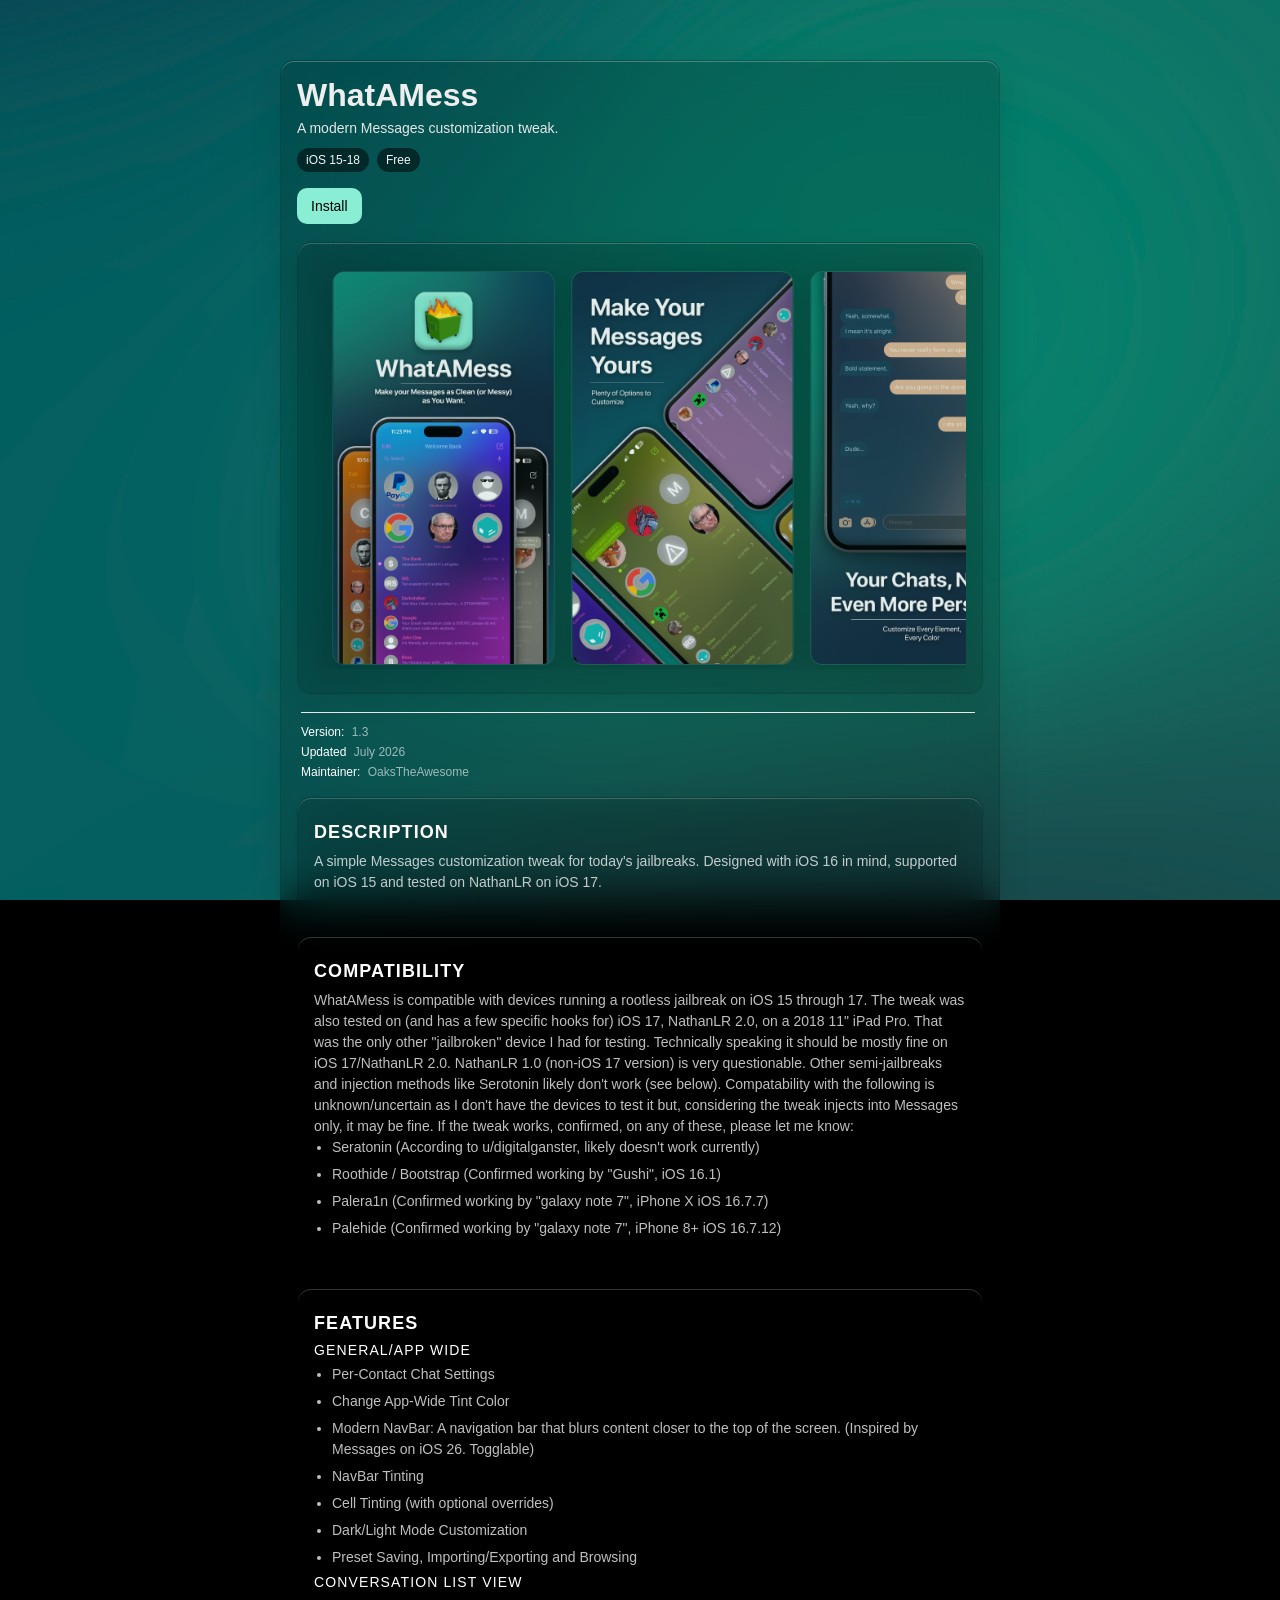
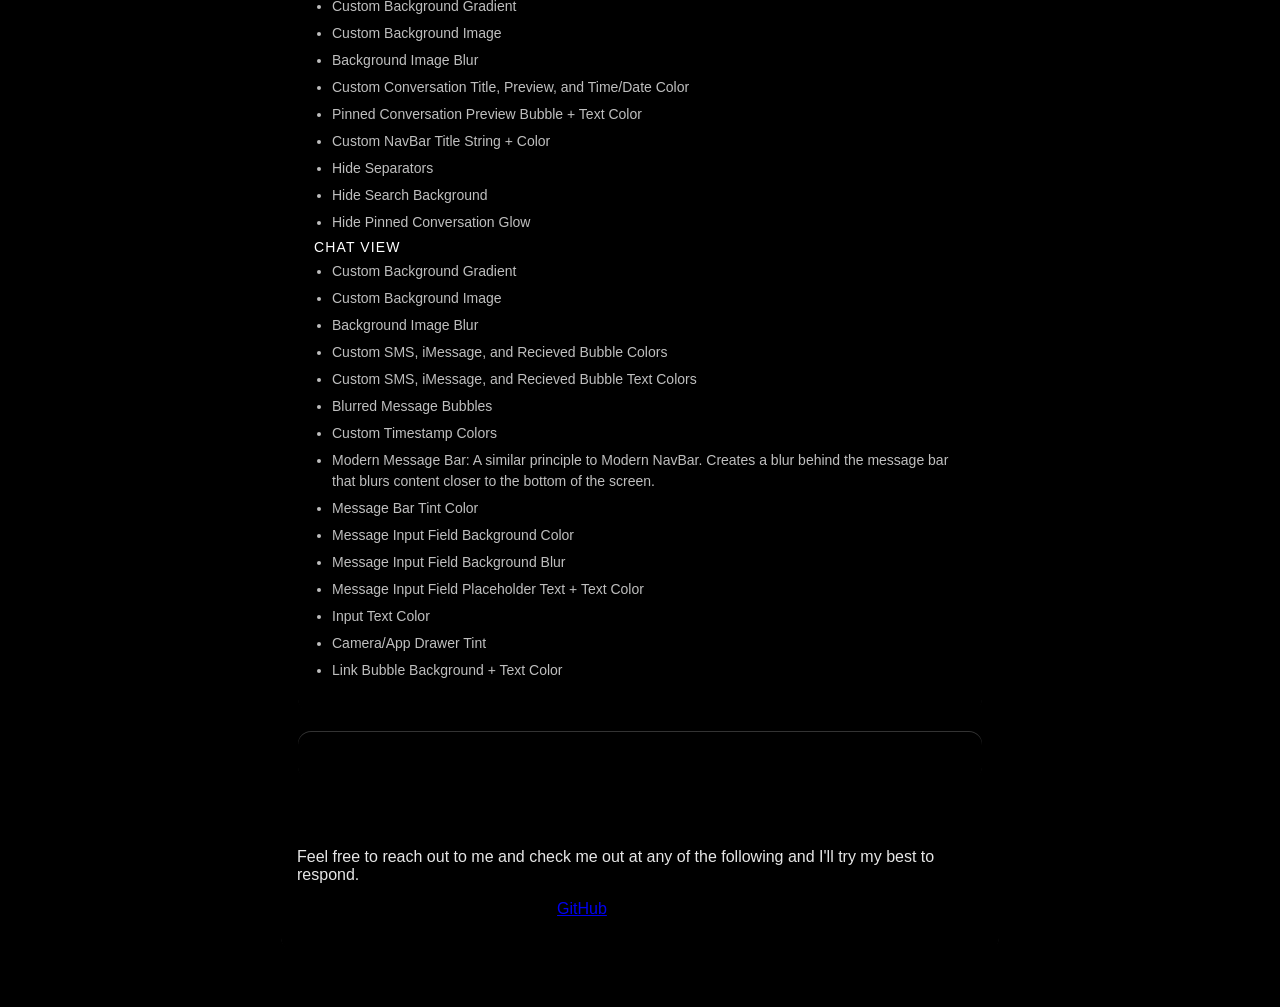
==== tweaks/WhatAMess.html @ d472c018 "TRestoihfasdf" ====
<!DOCTYPE html>
<html>
    <head>
        <meta name="viewport" content="width=device-width, initial-scale=1.0">
        <title>WhatAMess</title>
        <link rel="stylesheet" href="../style.css">
    </head>
    <body>

    <div class="tweak-page">

        <div class="tweak-header">
            <div class="tweak-inner">
            <h1>WhatAMess</h1>
            <p class="subtitle">A modern Messages customization tweak.</p>
        </div>

        <div class="badges">
            <span>iOS 15-18</span>
            <span>Free</span>
        </div>

        <button class="install-btn"
        onclick="window.open('sileo://package/com.oakstheawesome.whatamess')">
            Install
        </button>

        <div class="tweak-section">
            <div class="tweak-inner">
                <div class="screenshot-row">
                    <div class="screenshot-track">
                        <div class="screenshot">
                            <img src="../images/1.png" alt="Screenshot 1">
                        </div>
                        <div class="screenshot">
                            <img src="../images/2.png" alt="Screenshot 2">
                        </div>
                        <div class="screenshot">
                            <img src="../images/3.png" alt="Screenshot 3">
                        </div>
                        <div class="screenshot">
                            <img src="../images/4.png" alt="Screenshot 4">
                        </div>
                        <div class="screenshot">
                            <img src="../images/5.png" alt="Screenshot 5">
                        </div>
                        <div class="screenshot">
                            <img src="../images/6.png" alt="Screenshot 6">
                        </div>
                        <div class="screenshot">
                            <img src="../images/7.png" alt="Screenshot 7">
                        </div>
                    </div>
                </div>
            </div>
        </div>

        <div class="tweak-meta">
            <div><span>Version:</span> 1.3</div>
            <div><span>Updated</span> July 2026</div>
            <div><span>Maintainer:</span> OaksTheAwesome</div>
        </div>

        <div class="tweak-section">
            <h2>Description</h2>
            <p>
                A simple Messages customization tweak for today's jailbreaks.

                Designed with iOS 16 in mind, supported on iOS 15 and tested on NathanLR on iOS 17.
            </p>
        </div>

        <div class="tweak-section">
            <h2>Compatibility</h2>
            <p>
                    WhatAMess is compatible with devices running a rootless jailbreak on iOS 15 through 17. The tweak was also tested on (and has a few specific hooks for) iOS 17, NathanLR 2.0, on a 2018 11" iPad Pro. That was the only other "jailbroken" device I had for testing. Technically speaking it should be mostly fine on iOS 17/NathanLR 2.0.

                NathanLR 1.0 (non-iOS 17 version) is very questionable. Other semi-jailbreaks and injection methods like Serotonin likely don't work (see below).

                Compatability with the following is unknown/uncertain as I don't have the devices to test it but, considering the tweak injects into Messages only, it may be fine. If the tweak works, confirmed, on any of these, please let me know:
            </p>
            <p></p>
            <ul>
                <li>Seratonin (According to u/digitalganster, likely doesn't work currently)</li>
                <li>Roothide / Bootstrap (Confirmed working by "Gushi", iOS 16.1)</li>
                <li>Palera1n (Confirmed working by "galaxy note 7", iPhone X iOS 16.7.7)</li>
                <li>Palehide (Confirmed working by "galaxy note 7", iPhone 8+ iOS 16.7.12)</li>
            </ul>
        </div>

        <div class="tweak-section">
            <h2>Features</h2>
            <h3>General/App Wide</h3>
            <ul>
                <li>Per-Contact Chat Settings</li>
                <li>Change App-Wide Tint Color</li>
                <li>Modern NavBar: A navigation bar that blurs content closer to the top of the screen. (Inspired by Messages on iOS 26. Togglable)</li>
                <li>NavBar Tinting</li>
                <li>Cell Tinting (with optional overrides)</li>
                <li>Dark/Light Mode Customization</li>
                <li>Preset Saving, Importing/Exporting and Browsing</li>
            </ul>
            <h3>Conversation List View</h3>
            <ul>
                <li>Custom Background Gradient</li>
                <li>Custom Background Image</li>
                <li>Background Image Blur</li>
                <li>Custom Conversation Title, Preview, and Time/Date Color</li>
                <li>Pinned Conversation Preview Bubble + Text Color</li>
                <li>Custom NavBar Title String + Color</li>
                <li>Hide Separators</li>
                <li>Hide Search Background</li>
                <li>Hide Pinned Conversation Glow</li>
            </ul>
            <h3>Chat View</h3>
            <ul>
                <li>Custom Background Gradient</li>
                <li>Custom Background Image</li>
                <li>Background Image Blur</li>
                <li>Custom SMS, iMessage, and Recieved Bubble Colors</li>
                <li>Custom SMS, iMessage, and Recieved Bubble Text Colors</li>
                <li>Blurred Message Bubbles</li>
                <li>Custom Timestamp Colors</li>
                <li>Modern Message Bar: A similar principle to Modern NavBar. Creates a blur behind the message bar that blurs content closer to the bottom of the screen.</li>
                <li>Message Bar Tint Color</li>
                <li>Message Input Field Background Color</li>
                <li>Message Input Field Background Blur</li>
                <li>Message Input Field Placeholder Text + Text Color</li>
                <li>Input Text Color</li>
                <li>Camera/App Drawer Tint</li>
                <li>Link Bubble Background + Text Color</li>
            </ul>
        </div>

        <div class="tweak-section"></div>
            <h2>Questions, Bug Reports, and Feature Requests</h2>
            <p>Feel free to reach out to me and check me out at any of the following and I'll try my best to respond.</p>
            <ul>
                <li>Open an issue on the project's <a href="https://github.com/OaksTheAwesome/WhatAMess">GitHub</a></li>
            </ul>

</div>

<div class="modal" id="modal">
    <span class="close">&times;</span>
        <button class="modal-nav prev">&#10094;</button>
            <img class="modal-content" id="modalImg">
        <button class="modal-nav next">&#10095;</button>
</div>

<script>
const modal = document.getElementById("modal");
const modalImg = document.getElementById("modalImg");
const closeBtn = document.querySelector(".close");

const screenshots = document.querySelectorAll(".screenshot img");
const nextBtn = document.querySelector(".next");
const prevBtn = document.querySelector(".prev");

let currentIndex = 0;
let startX = 0;

function openModal() {
    modal.classList.add("open");
    document.body.classList.add("modal-open");
    document.documentElement.classList.add("modal-open");
}

function closeModal() {
    modal.classList.remove("open");
    document.body.classList.remove("modal-open");
    document.documentElement.classList.remove("modal-open");
}

function showImage(index) {
    modalImg.classList.add("changing");

    setTimeout(() => {
        modalImg.src = screenshots[index].src;

        modalImg.onload = () => {
            modalImg.classList.remove("changing");
        };
    }, 150);
}

screenshots.forEach((img, index) => {
    img.addEventListener("click", () => {
        currentIndex = index;
        modalImg.src = img.src;
        openModal();
    });
});

nextBtn.addEventListener("click", (e) => {
    e.stopPropagation();

    currentIndex = (currentIndex + 1) % screenshots.length;
    showImage(currentIndex);
});

prevBtn.addEventListener("click", (e) => {
    e.stopPropagation();

    currentIndex =
        (currentIndex - 1 + screenshots.length) % screenshots.length;

    showImage(currentIndex);
});

closeBtn.addEventListener("click", closeModal);

modal.addEventListener("click", (e) => {
    if (e.target === modal) {
        closeModal();
    }
});

document.addEventListener("keydown", (e) => {
    if (!modal.classList.contains("open")) return;

    if (e.key === "ArrowRight") {
        nextBtn.click();
    }

    if (e.key === "ArrowLeft") {
        prevBtn.click();
    }

    if (e.key === "Escape") {
        modal.classList.remove("open");
    }
});

modalImg.addEventListener("touchstart", (e) => {
    startX = e.touches[0].clientX;
});

modalImg.addEventListener("touchend", (e) => {
    const endX = e.changedTouches[0].clientX;
    const diff = startX - endX;

    if (Math.abs(diff) < 50) return;

    if (diff > 0) {
        nextBtn.click();
    } else {
        prevBtn.click();
    }
});
</script>

</body>
</html>
---- style.css ----
html {
    height: 100%;
    min-height: 100%;
    background: #000;
}

body {
    position: relative;
    font-family: Arial, sans-serif;
    height: 100%;
    margin: 20px;
    min-height: 100dvh;
    overflow-x: hidden;
    overscroll-behavior: none;
}

body::before {
    content: "";
    position: fixed;
    left: 0;
    right: 0;
    top: 0;
    height: 100dvh;
    background-image: url("images/background.jpeg");
    background-size: cover;
    background-position: center;
    background-repeat: no-repeat;
    z-index: -2;
    pointer-events: none;
    will-change: transform;
    transform: translateZ(0);
}

body::after {
    content: "";
    position: fixed;
    top: 0px;
    left: 0px;
    right: 0px;
    bottom: 0px;
    height: 100dvh;
    background: rgba(0, 0, 0, 0.35);
    z-index: -1;
    filter: blur(24px);
    transform: scale(1.3);
    pointer-events: none;
}

main {
    max-width: 980px;
    margin: 0 auto;
}

.repo-header::before {
    content: "";
    position: absolute;
    inset: 0;
    background:
        radial-gradient(
            circle at top left,
            rgba(255,255,255,0.06),
            transparent 60%
        );
    pointer-events: none;
}

.repo-header {
    max-width: 900px;
    margin: 40px auto 32px auto;
    padding: 40px;
    background: rgba(0,0,0,0.3);
    backdrop-filter: blur(24px);
    border: 1px solid rgba(0,0,0,0.15);
    border-radius: 24px;
    box-shadow:
        0 12px 40px rgba(0,0,0,0.25),
        inset 0 1px 0 rgba(255,255,255,0.1);
    position: relative;
    overflow: hidden;
}

.repo-header h1 {
    margin: 0;
    font-size: clamp(36px, 8vw, 56px);
    font-weight: 700;
    color: white;
}

.repo-header p {
    margin-top: 8px;
    font-size: 18px;
    color: rgba(255,255,255,0.75);
}

@media (max-width: 768px) {
    .repo-actions {
        flex-direction: column;
        align-items: stretch;
    }
    .repo-btn,
    .repo-link {
        width: 100%;
        box-sizing: border-box;
        justify-content: center;
        overflow-wrap: anywhere;
        word-break: break-word;
    }
}

.repo-actions {
    margin-top: 14px;
    display: flex;
    gap: 10px;
}

.repo-btn {
    display: inline-flex;
    align-items: center;
    justify-content: center;
    padding: 12px 16px;
    border-radius: 12px;
    border: 1px solid rgba(255,255,255,0.05);
    background: rgba(0,0,0,0.05);
    backdrop-filter: blur(16px);
    color: rgba(255,255,255,0.9);
    text-decoration: none;
    font-size: 14px;
    font-weight: 500;
    transition:
        transform 0.2s ease,
        background 0.2s ease,
        border-color 0.2s ease;
}

.repo-btn:hover {
    transform: translateY(-2px);
    background: #89eed3;
    border-color: rgba(5,255,193,0.25);
    color: black;
}

.repo-actions button:hover {
    transform:  translateY(-2px);
    background: #89eed3;
    border-color: rgba(5, 255, 193, 0.25);
}

.repo-link {
    cursor: pointer;
    display: flex;
    align-items: center;
    padding: 12px 18px;
    border-radius: 12px;
    background: rgba(0,0,0,0.05);
    backdrop-filter: blur(16px);
    border: 1px solid rgba(255,255,255,0.05);
    color: rgba(255,255,255,0.75);
    font-family: monospace;
    font-size: 12px;
    transition: background 0.2s ease,
                transform 0.2s ease;
}

.repo-link:hover {
    background: rgba(255, 255, 255, 0.08);
    transform: translateY(-2px);
}

.featured-tweak::before {
    content: "";
    position: absolute;
    inset: 0;
    background:
        radial-gradient(
            circle at top left,
            rgba(255,255,255,0.1),
            transparent 65%
        );
    pointer-events: none;
}

.featured-tweak {
    max-width: 925px;
    margin: 0 auto 32px auto;
    padding: 28px;
    display: flex;
    align-items: center;
    justify-content: space-between;
    gap: 32px;
    background: rgba(0,0,0,0.3);
    backdrop-filter: blur(24px);
    border: 1px solid rgba(0,0,0,0.1);
    border-radius: 24px;
    overflow: hidden;
    box-shadow:
        0 12px 40px rgba(0,0,0,0.25),
        inset 0 1px 0 rgba(255,255,255,0.15);
    position: relative;
}

.featured-content {
    flex: 1;
    position: relative;
    z-index: 1;
}

.featured-label {
    display: inline-block;
    font-size: 12px;
    letter-spacing: 0.08em;
    color: rgba(255,255,255,0.65);
    margin-bottom: 10px;
}

.featured-content h2 {
    font-size: 38px;
    color: white;
    margin: 0 0 12px 0;
}

.featured-content p {
    font-size: 16px;
    line-height: 1.5;
    color: rgba(255,255,255,0.75);
    max-width: 500px;
}

.featured-tweak img {
    width: 350px;
    border-radius: 24px;
    transition:
        transform 0.3s ease,
        box-shadow 0.3s ease;
}

.featured-tweak:hover img {
    transform: scale(1.03);
    box-shadow:
        0 8px 20px rgba(0,0,0,0.35);
}

@media (max-width: 768px) {
    .featured-tweak {
        flex-direction: column;
        text-align: center;
    }
    .featured-content p {
        max-width: none;
    }
}

.tweak-grid {
    display: grid;
    grid-template-columns: repeat(auto-fit, minmax(220px, 1fr));
    gap: 18px;
}

main h2 {
    color: white;
    font-size: 14px;
    text-transform: uppercase;
    letter-spacing: 0.08em;
    margin-bottom: 16px;
}   

.card {
    display: flex;
    flex-direction: column;
    padding: 20px;
    margin: 0;
    background: rgba(0, 0, 0, 0.3);
    backdrop-filter: blur(24px);
    border: 1px solid rgba(0, 0, 0, 0.15);
    border-radius: 16px;
    text-decoration: none;
    color: inherit;
    transition: transform 0.2s ease,
                box-shadow 0.2s ease,
                border-color 0.2s ease;
    box-shadow:
            0 8px 24px rgba(0, 0, 0, 0.15),
            inset 0 1px 0 rgba(255, 255, 255, 0.1);
    min-height: 50px;
    position: relative;
    overflow: hidden;
}

.card:hover {
    transform: translateY(-4px);
    border-color: rgba(255, 255, 255, 0.1);
    box-shadow:
        0 12px 32px rgba(0, 0, 0, 0.25),
        inset 0 1px 0 rgba(255, 255, 255, 0.15);
}

.badge {
    display: inline-block;
    background: rgba(0, 0, 0, 0.2);
    font-size: 0.8em;
    padding: 3px 10px;
    align-self: flex-start;
    margin-left: -2px;
    margin-top: 4px;
    border: 1px solid rgba(0, 0, 0, 0.15);
    border-radius: 999px;
    color: rgba(255, 255, 255, 0.75);
}

.tweak-icon {
    width: 56px;
    height: 56px;
    border-radius: 14px;
    margin-bottom: 12px;
    box-shadow: 0 8px 24px rgba(0, 0, 0, 0.25);
}

.card-badges {
    display: flex;
    gap: 6px;
    margin-top: 8px;
    flex-wrap: wrap;
}

a h3 {
    font-size: 22px;
    color: white;
    margin: 0 0 6px 0;
}

a p {
    font-size: 14px;
    color: rgba(225,225,225,0.75);
    margin: 4px 0;
}

footer {
    margin-top: 48px;
    text-align: center;
    color: rgba(255,255,255,0.5);
    font-size: 13px;
}


/*===============
   Tweak Pages
================*/

.tweak-page {
    max-width: 720px;
    margin: auto;
    padding: 40px 12px;
}

@media (max-width: 600px) {
    main,
    .tweak-page {
        max-width: 100%;
        padding: 16px;
    }
}

.tweak-header {
    background: rgba(0,0,0,0.15);
    backdrop-filter: blur(24px);
    border: 1px solid rgba(0,0,0,0.1);
    border-radius: 14px;
    padding: 16px;
    margin-bottom: 16px;
    box-shadow:
        0 8px 32px rgba(0,0,0,0.1),
        inset 0 1px 0 rgba(255,255,255,0.25),
        inset 0 -1px 0 rgba(0,0,0,0.05);
}

.tweak-header h1 {
    color: #eee;
    font-size: 32px;
    margin: 0 0 6px 0;
}

.subtitle {
    font-size: 14px;
    color: #f5f5f5;
    margin: 0 0 12px 0;
}

.tweak-header p {
    color: #e6e6e6;
    margin-bottom: 12px;
}

.badges {
    display: flex;
    gap: 8px;
    margin-bottom: 16px;
}

.badges span {
    font-size: 12px;
    color: #f5f5f5;
    padding: 4px 8px;
    border: 1px solid rgba(0, 0, 0, 0.1);
    backdrop-filter: blur(0.15);
    border-radius: 999px;
    background: rgba(0, 0, 0, 0.5);
}

.install-btn {
    display: inline-flex;
    align-items: center;
    justify-content: center;
    text-decoration: none;
    padding: 10px 14px;
    border-radius: 10px;
    font-size: 14px;
    border: none;
    background: #89eed3;
    color: black;
    cursor: pointer;
    transition: transform 0.2s ease;
}

.install-btn:hover {
    transform: translateY(-2px);
}

.card:active,
.repo-btn:active,
.install-btn:active {
    transform: scale(0.98);
}

.screenshot-row {
    overflow-x: auto;
    padding: 0 16px;
    scroll-padding-left: 16px;
    scroll-snap-type: x mandatory;
}

.screenshot-track {
    display: flex;
    gap: 12px;
    width: max-content;
    margin: 0 auto;
}

.screenshot-track:has(.screenshot:hover) .screenshot {
    opacity: 1;
    transform: scale(1);
}

.screenshot {
    flex: 0 0 auto;
    height: auto;
    border: 1px solid rgba(255, 255, 255, 0.1);
    border-radius: 12px;
    overflow: hidden;
    scroll-snap-align: center;
    filter: blur(0.2px);
    opacity: 0.9;
    transform: scale(0.98);
    transition: transform 0.2s ease, opacity 0.2s ease, box-shadow 0.2s ease;
    box-shadow:
        0 8px 32px rgba(0,0,0,0.15),
        inset 0 1px 0 rgba(255,255,255,0.15),
        inset 0 -1px 0 rgba(255,255,255,0.05);
}

.screenshot img {
    width: auto;
    max-height: 400px;
    object-fit: contain;
    display: block;
}

.screenshot:hover {
    opacity: 1;
    transform: scale(1);
    filter: blur(0);
    box-shadow: 0 8px 20px rgba(0, 0, 0, 0.12);
}

.modal {
    display: flex;
    align-items: center;
    justify-content: center;
    position: fixed;
    z-index: 1000;
    touch-action: pan-x;
    inset: 0;
    width: 100vw;
    height: 100dvh;
    opacity: 0;
    visibility: hidden;
    background: rgba(0, 0, 0, 0.75);
    backdrop-filter: blur(30px);
    -webkit-backdrop-filter: blur(30px);
    transition: opacity 0.2s ease, visibility 0.2s ease;
}

html.modal-open,
body.modal-open {
    overflow: hidden;
    height: 100%;
}

.modal.open {
    opacity: 1;
    visibility: visible;
}

.modal-content {
    display: block;
    max-width: 90%;
    max-height: 80%;
    opacity: 1;
    transform: scale(1);
    transition:
        opacity 0.2s ease,
        transform 0.2s ease;
    border-radius: 12px;
}

.modal-content.changing {
    opacity: 0;
    transform: scale(0.85);
}

.close {
    position: absolute;
    top: 20px;
    right: 30px;
    font-size: 30px;
    color: white;
    cursor: pointer;
}

.modal-nav {
    position: fixed;
    top: 50%;
    transform: translateY(-50%);
    z-index: 100000;
    border: none;
    background: rgba(255, 255, 255, 0.1);
    backdrop-filter: blur(10px);
    width: 48px;
    height: 48px;
    border-radius: 999px;
    font-size: 24px;
    cursor: pointer;
        transition:
        transform 0.2s ease, background 0.2s ease;
}

@media (max-width: 768px) {
    .modal-nav {
        width: 44px;
        height: 44px;
        font-size: 20px;
        background: rgba(0, 0, 0, 0.45);
        backdrop-filter: blur(12px);
        -webkit-backdrop-filter: blur(12px);
        z-index: 1002;
    }
    .prev {
        left: 16px;
    }
    .next {
        right: 16px;
    }
}

.modal-nav:hover {
    transform: translateY(-50%) scale(1.08);
}

.prev {
    left: 16px;
    color: white;
}

.next {
    right: 16px;
    color: white;
}

.tweak-meta {
    margin-top: 12px;
    margin-left: 4px;
    margin-right: 8px;
    padding-top: 12px;
    border-top: 1px solid #eee;
    display: flex;
    flex-direction: column;
    gap: 6px;
    font-size: 12px;
    color: rgba(255, 255, 255, 0.6);
}

.tweak-meta span {
    color: white;
    font-weight: 500;
    margin-right: 4px;
}

.tweak-desc h2 {
    font-size: 24px;
    margin-bottom: 6px;
}

.tweak-section {
    max-width: 800px;
    margin: 18px auto;
    background: rgba(0, 0, 0, 0.075);
    backdrop-filter: blur(24px);
    border: 1px solid rgba(0, 0, 0, 0.1);
    border-radius: 14px;
    box-shadow:
        0 8px 32px rgba(0,0,0,0.1),
        inset 0 1px 0 rgba(255,255,255,0.2),
        inset 0 -1px 0 rgba(0,0,0,0.05);
    padding: 24px 16px;
}

.tweak-section h2 {
    font-size: 18px;
    font-weight: 600;
    margin: 0 0 8px 0;
    color: white;
    text-transform: uppercase;
    letter-spacing: 0.06em;
}

.tweak-section h3 {
    font-size: 14px;
    font-weight: 400;
    margin: 0 0 6px 0;
    color: white;
    text-transform: uppercase;
    letter-spacing: 0.08em;
}

.tweak-section p {
    font-size: 14px;
    line-height: 1.5;
    color: rgba(255, 255, 255, 0.75);
    margin: 0;
}

.tweak-section ul {
    margin: 0;
    padding-left: 18px;
}

.tweak-section li {
    font-size: 14px;
    line-height: 1.5;
    margin-bottom: 6px;
    color: rgba(255, 255, 255, 0.75);
}
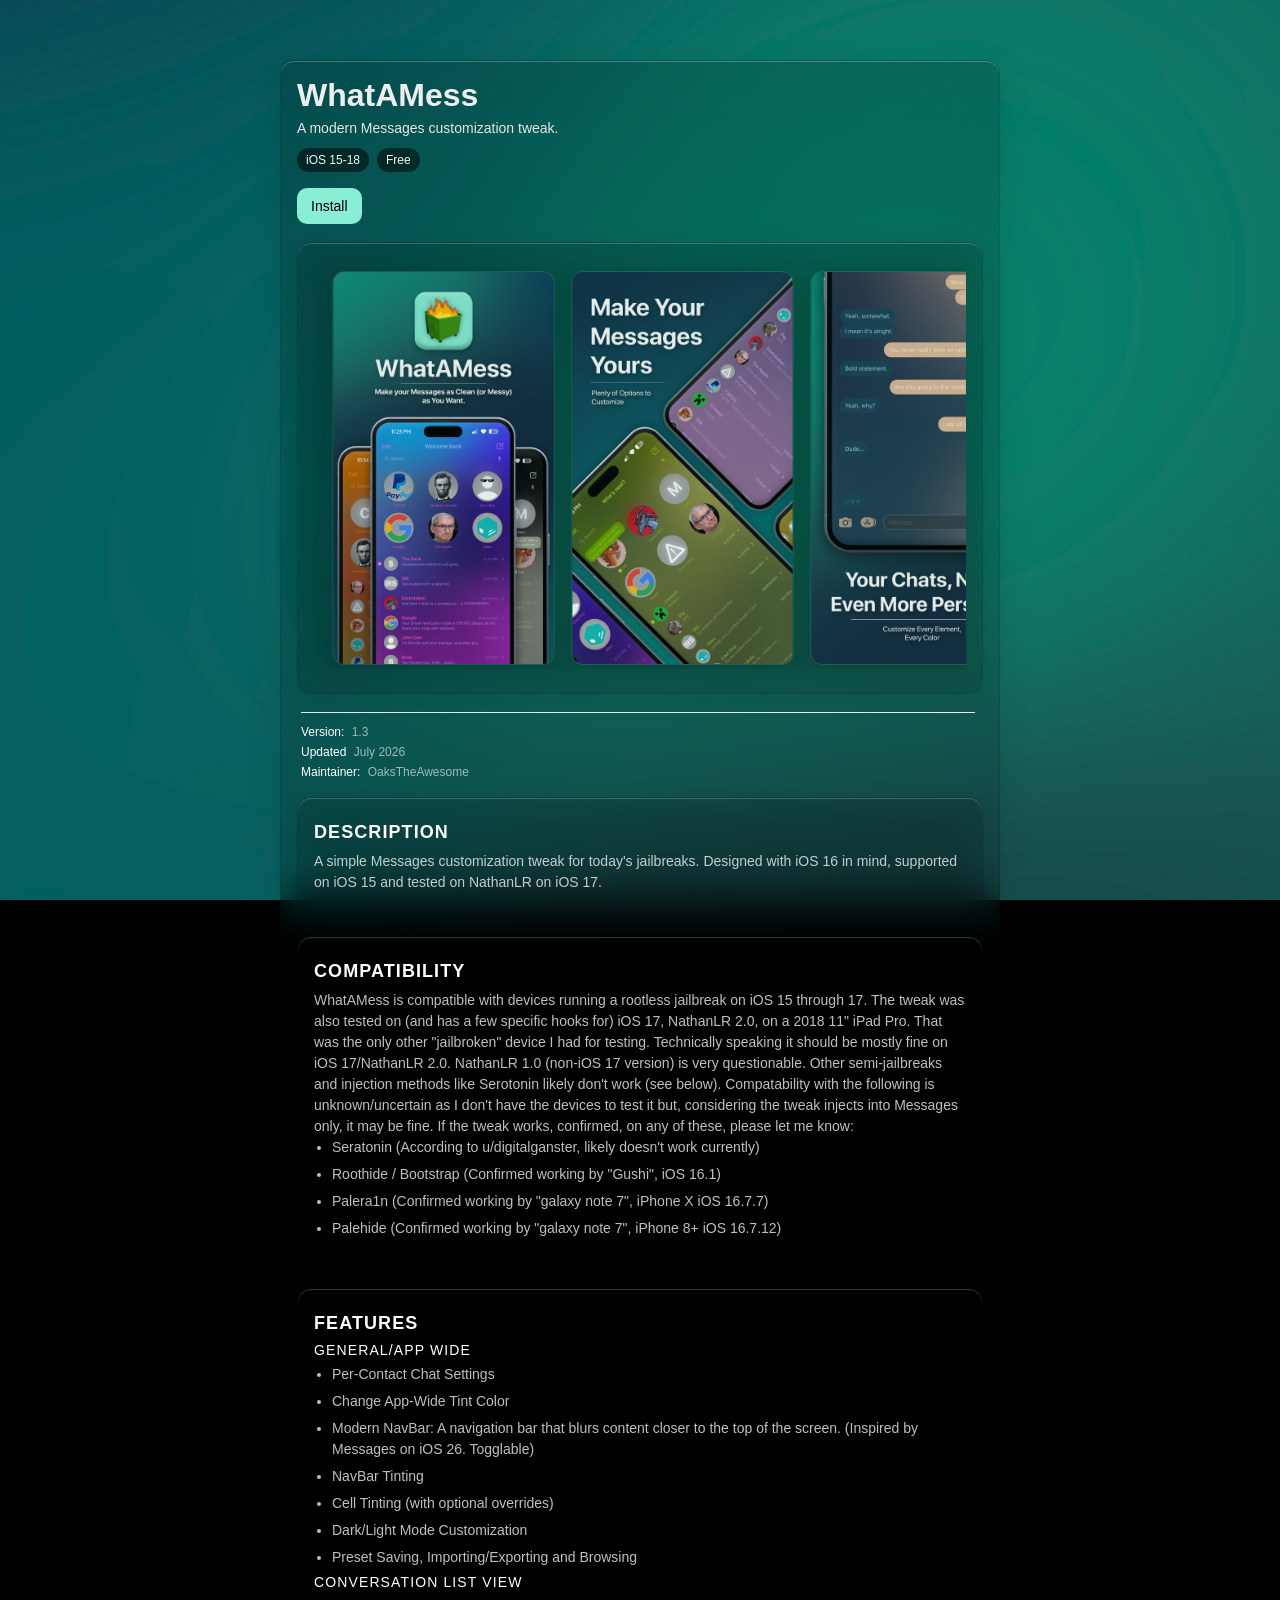
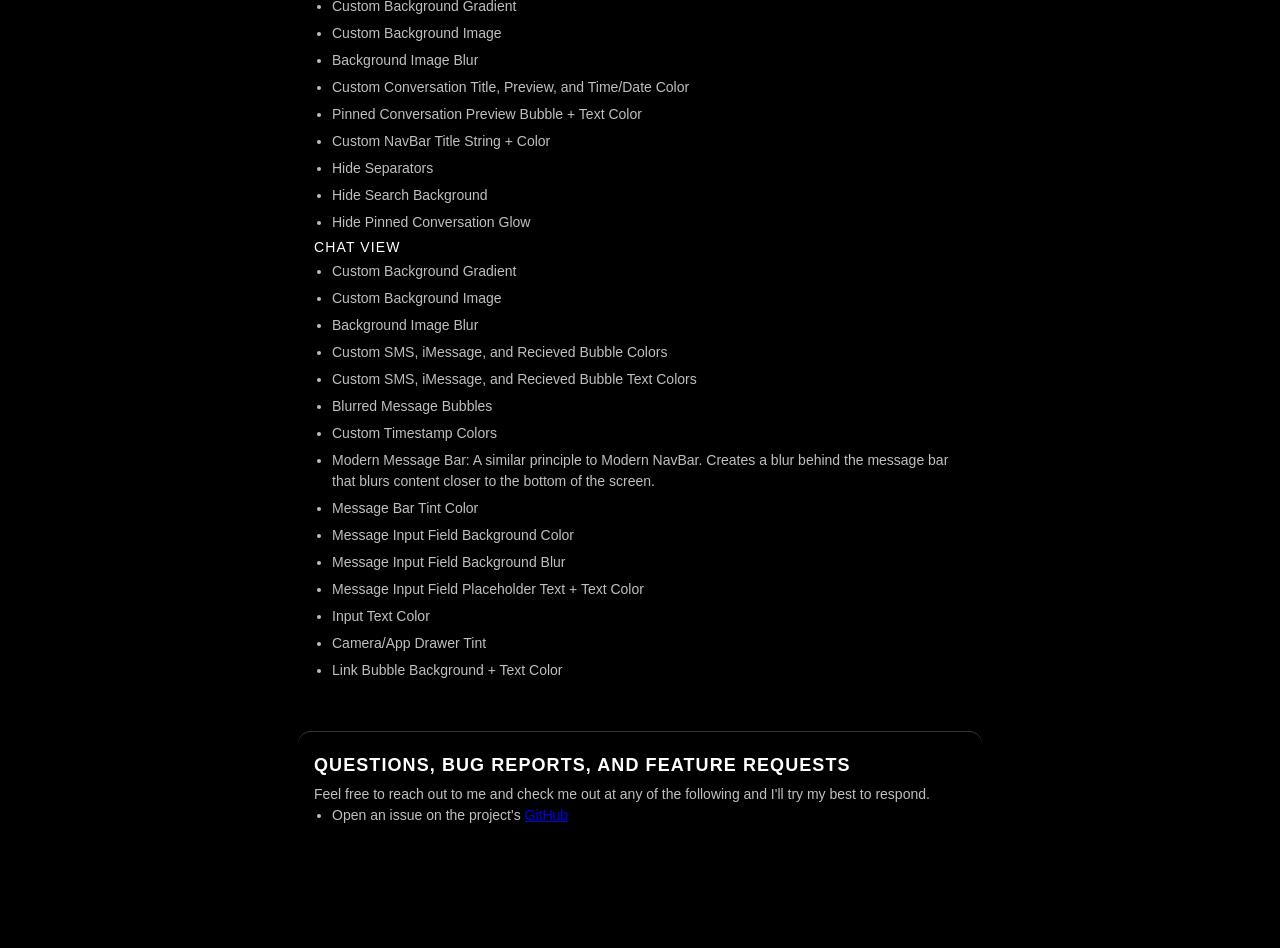
==== commit 5d79bdaf: "Duh" ====
--- a/tweaks/WhatAMess.html
+++ b/tweaks/WhatAMess.html
@@ -132,13 +132,13 @@
             </ul>
         </div>
 
-        <div class="tweak-section"></div>
+        <div class="tweak-section">
             <h2>Questions, Bug Reports, and Feature Requests</h2>
             <p>Feel free to reach out to me and check me out at any of the following and I'll try my best to respond.</p>
             <ul>
                 <li>Open an issue on the project's <a href="https://github.com/OaksTheAwesome/WhatAMess">GitHub</a></li>
             </ul>
-
+        </div>
 </div>
 
 <div class="modal" id="modal">
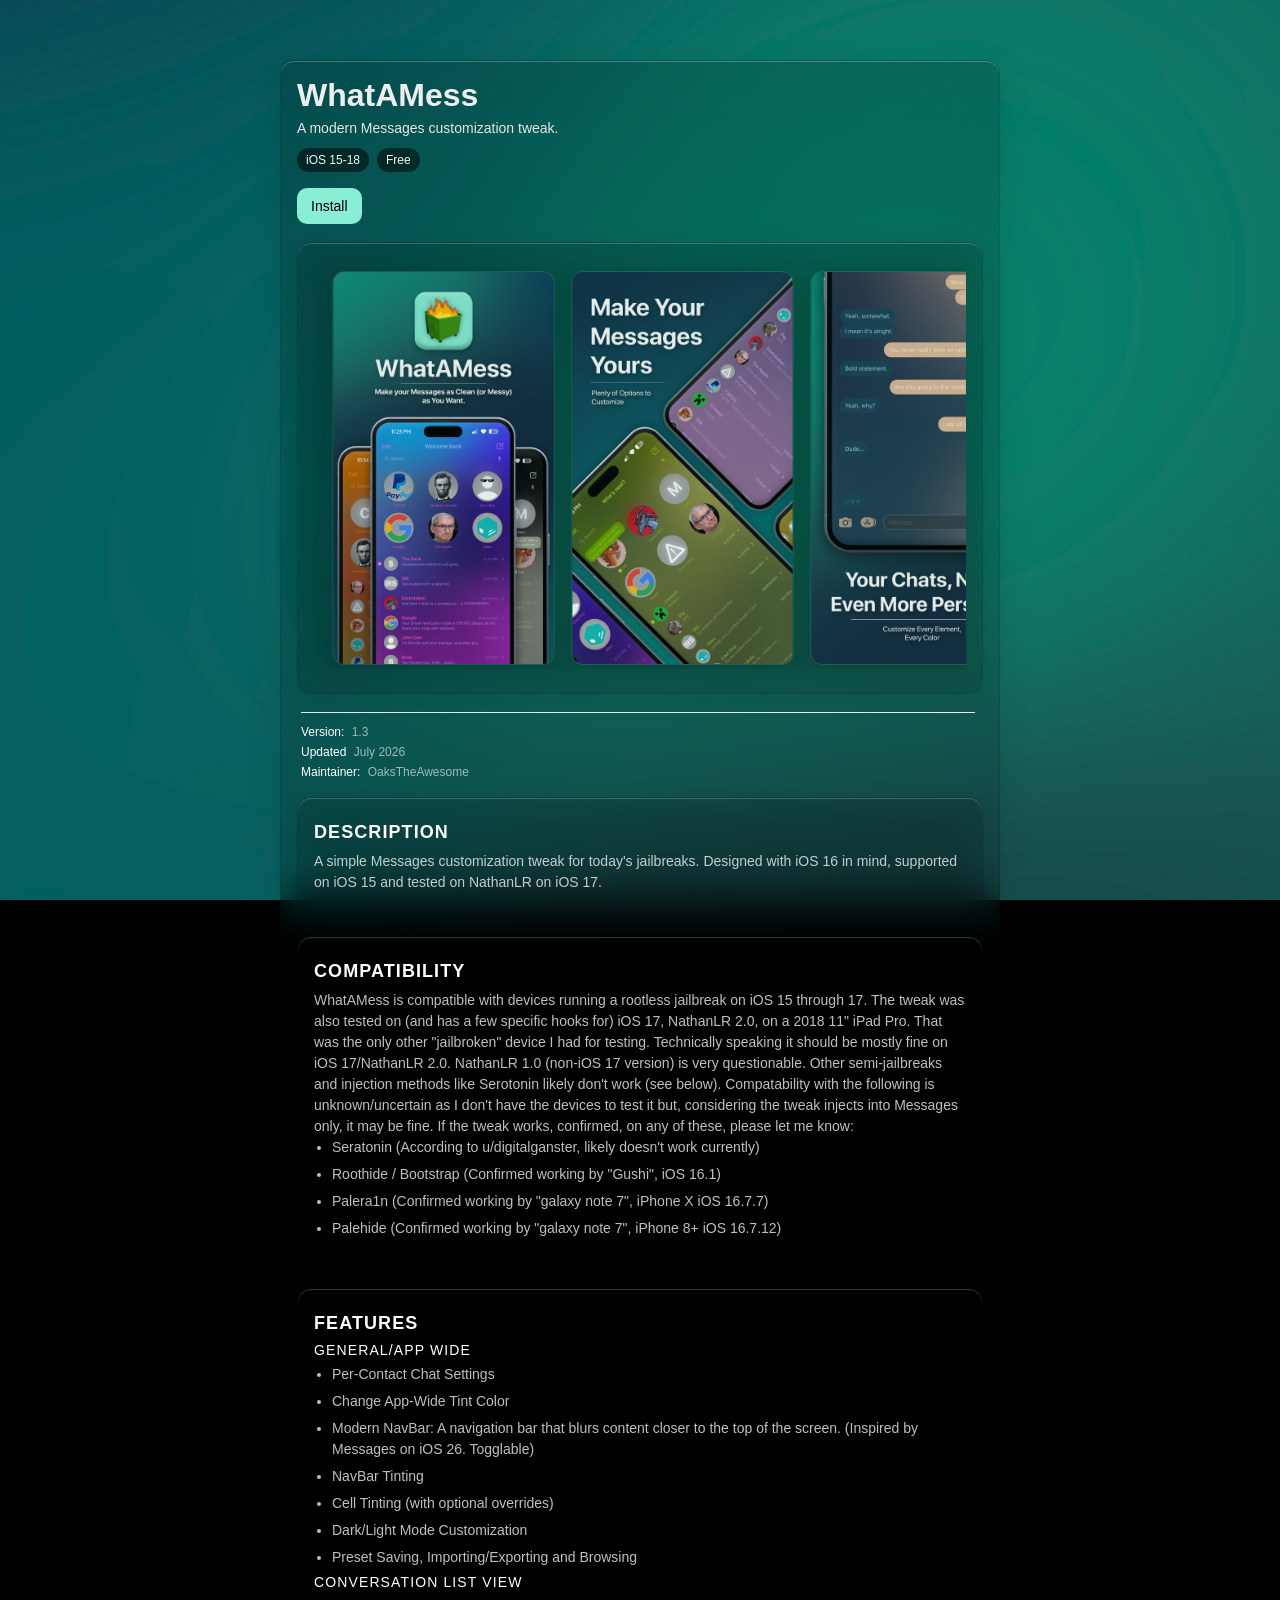
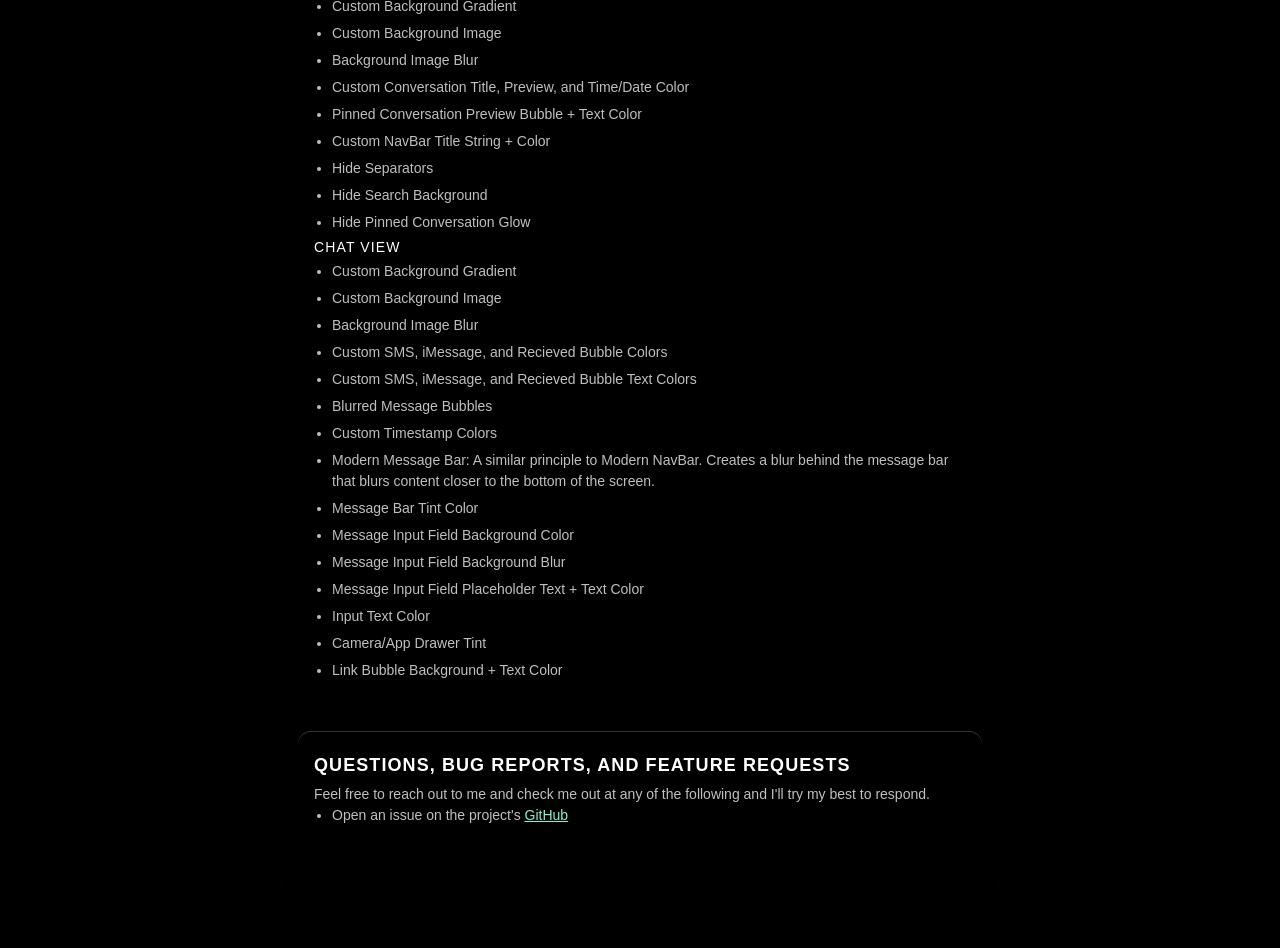
==== commit 6155a7d7: "LOLLL" ====
--- a/tweaks/WhatAMess.html
+++ b/tweaks/WhatAMess.html
@@ -136,7 +136,7 @@
             <h2>Questions, Bug Reports, and Feature Requests</h2>
             <p>Feel free to reach out to me and check me out at any of the following and I'll try my best to respond.</p>
             <ul>
-                <li>Open an issue on the project's <a href="https://github.com/OaksTheAwesome/WhatAMess">GitHub</a></li>
+                <li>Open an issue on the project's <a class="github-link" href="https://github.com/OaksTheAwesome/WhatAMess">GitHub</a></li>
             </ul>
         </div>
 </div>
--- a/style.css
+++ b/style.css
@@ -657,4 +657,12 @@
     line-height: 1.5;
     margin-bottom: 6px;
     color: rgba(255, 255, 255, 0.75);
+}
+
+.github-link {
+    color: #89eed3
+}
+
+.github-link:visited{
+    color: #89eed3;
 }
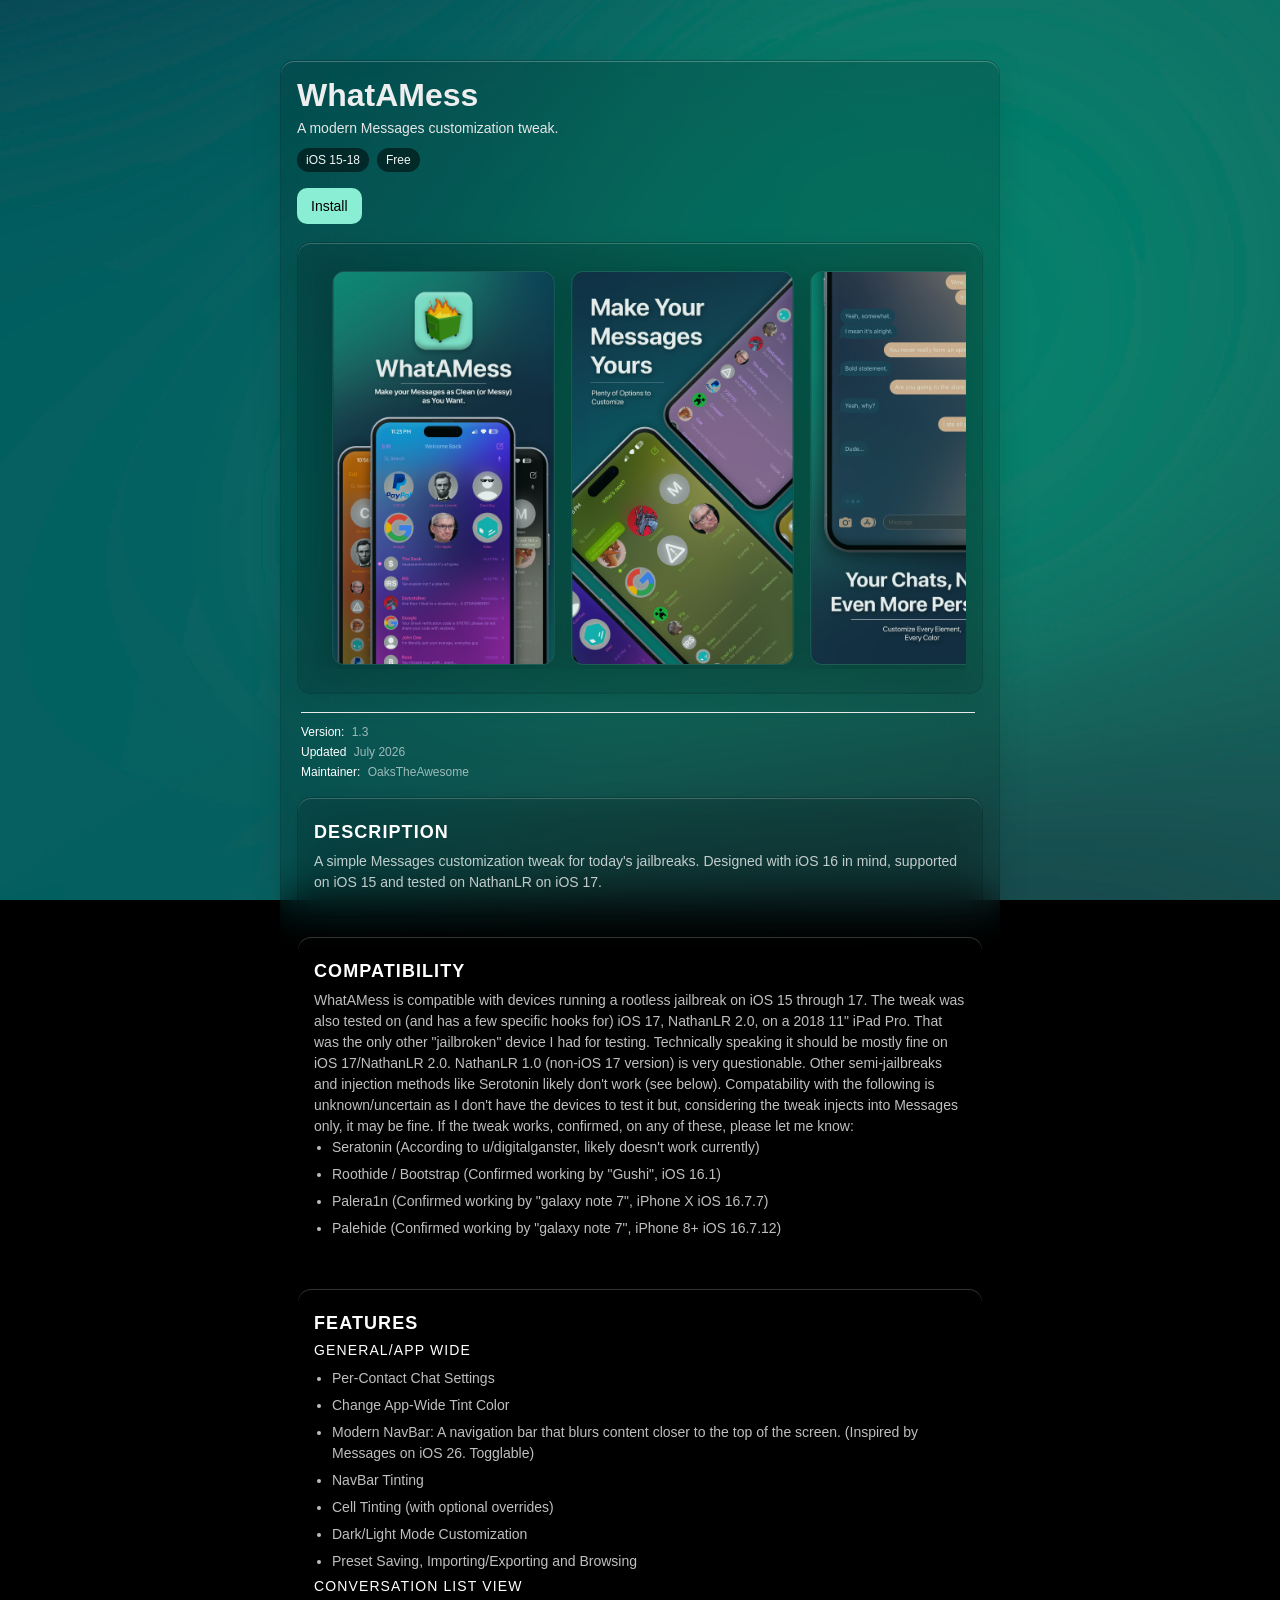
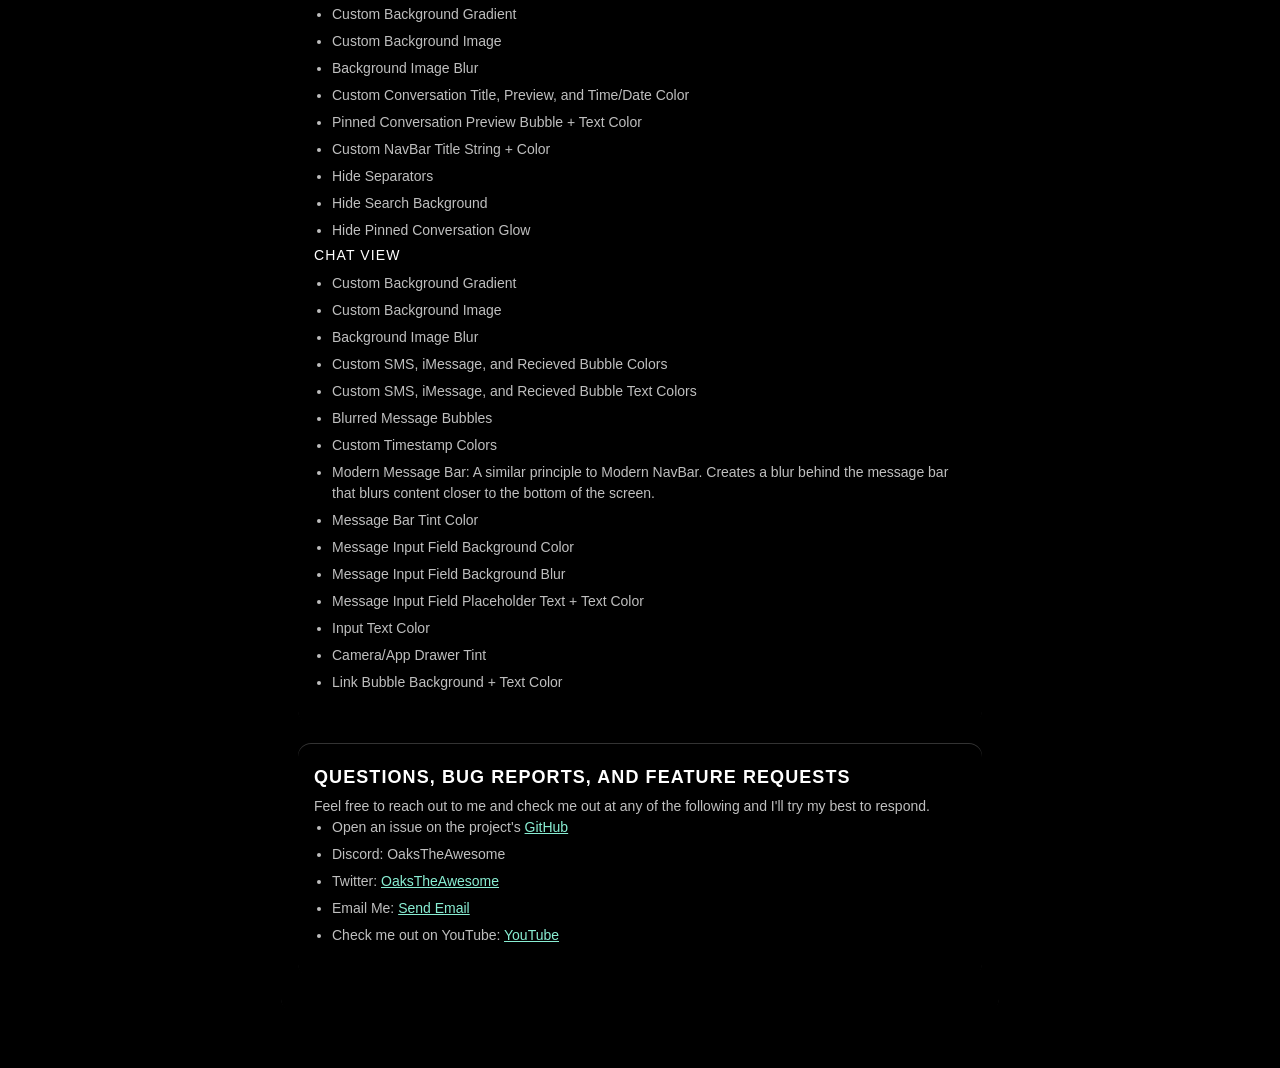
==== commit c2793f01: "links n shi" ====
--- a/tweaks/WhatAMess.html
+++ b/tweaks/WhatAMess.html
@@ -137,6 +137,10 @@
             <p>Feel free to reach out to me and check me out at any of the following and I'll try my best to respond.</p>
             <ul>
                 <li>Open an issue on the project's <a class="github-link" href="https://github.com/OaksTheAwesome/WhatAMess">GitHub</a></li>
+                <li>Discord: OaksTheAwesome</li>
+                <li>Twitter: <a class="twitter-link" href="https://x.com/OaksTheAwesome">OaksTheAwesome</a></li>
+                <li>Email Me: <a class="email-link" href="mailto:oaknintendo@gmail.com">Send Email</a></li>
+                <li>Check me out on YouTube: <a class="youtube-link" href="https://www.youtube.com/@oakstheawesome">YouTube</a></li>
             </ul>
         </div>
 </div>
--- a/style.css
+++ b/style.css
@@ -634,7 +634,7 @@
 .tweak-section h3 {
     font-size: 14px;
     font-weight: 400;
-    margin: 0 0 6px 0;
+    margin: 0 0 10px 0;
     color: white;
     text-transform: uppercase;
     letter-spacing: 0.08em;
@@ -665,4 +665,28 @@
 
 .github-link:visited{
     color: #89eed3;
+}
+
+.twitter-link {
+    color: #89eed3
+}
+
+.twitter-link:visited{
+    color: #89eed3;
+}
+
+.email-link {
+    color: #89eed3
+}
+
+.email-link:visited{
+    color: #89eed3;
+}
+
+.youtube-link {
+    color: #89eed3
+}
+
+.youtube-link:visited{
+    color: #89eed3;
 }
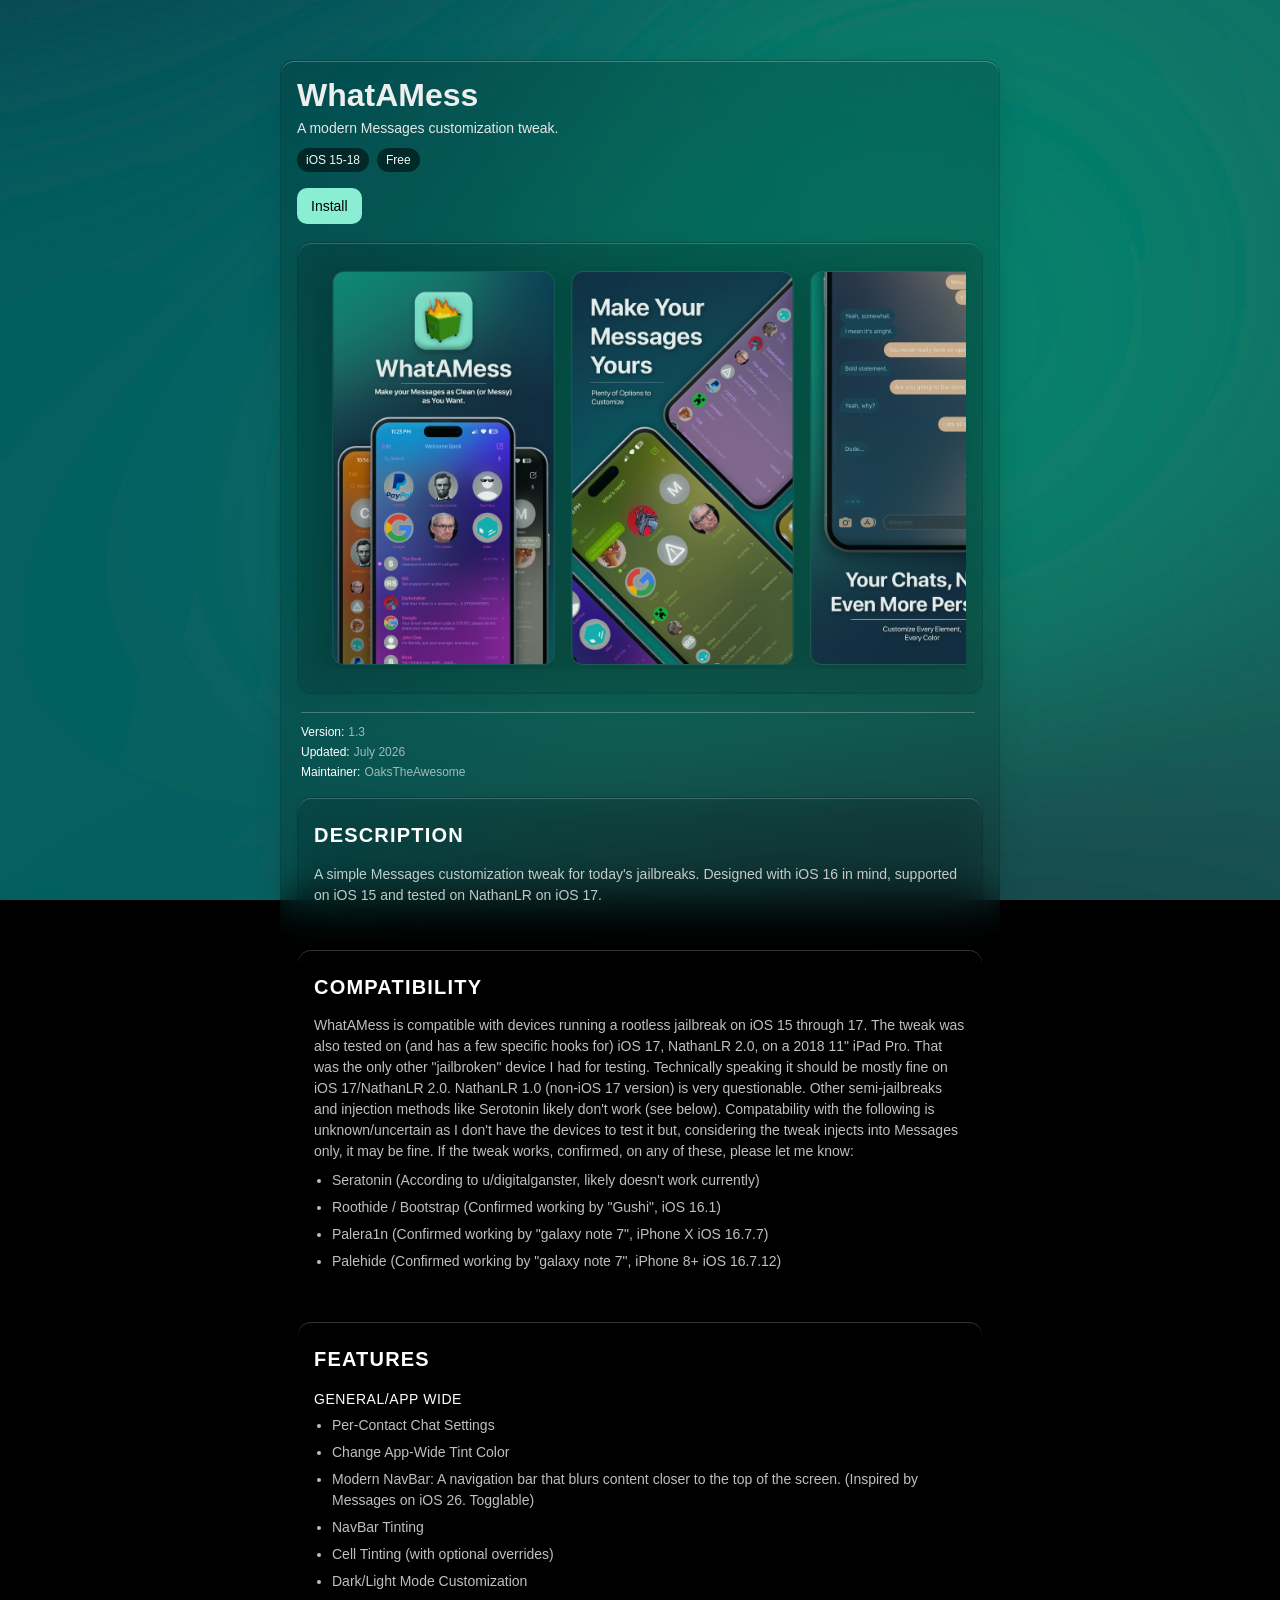
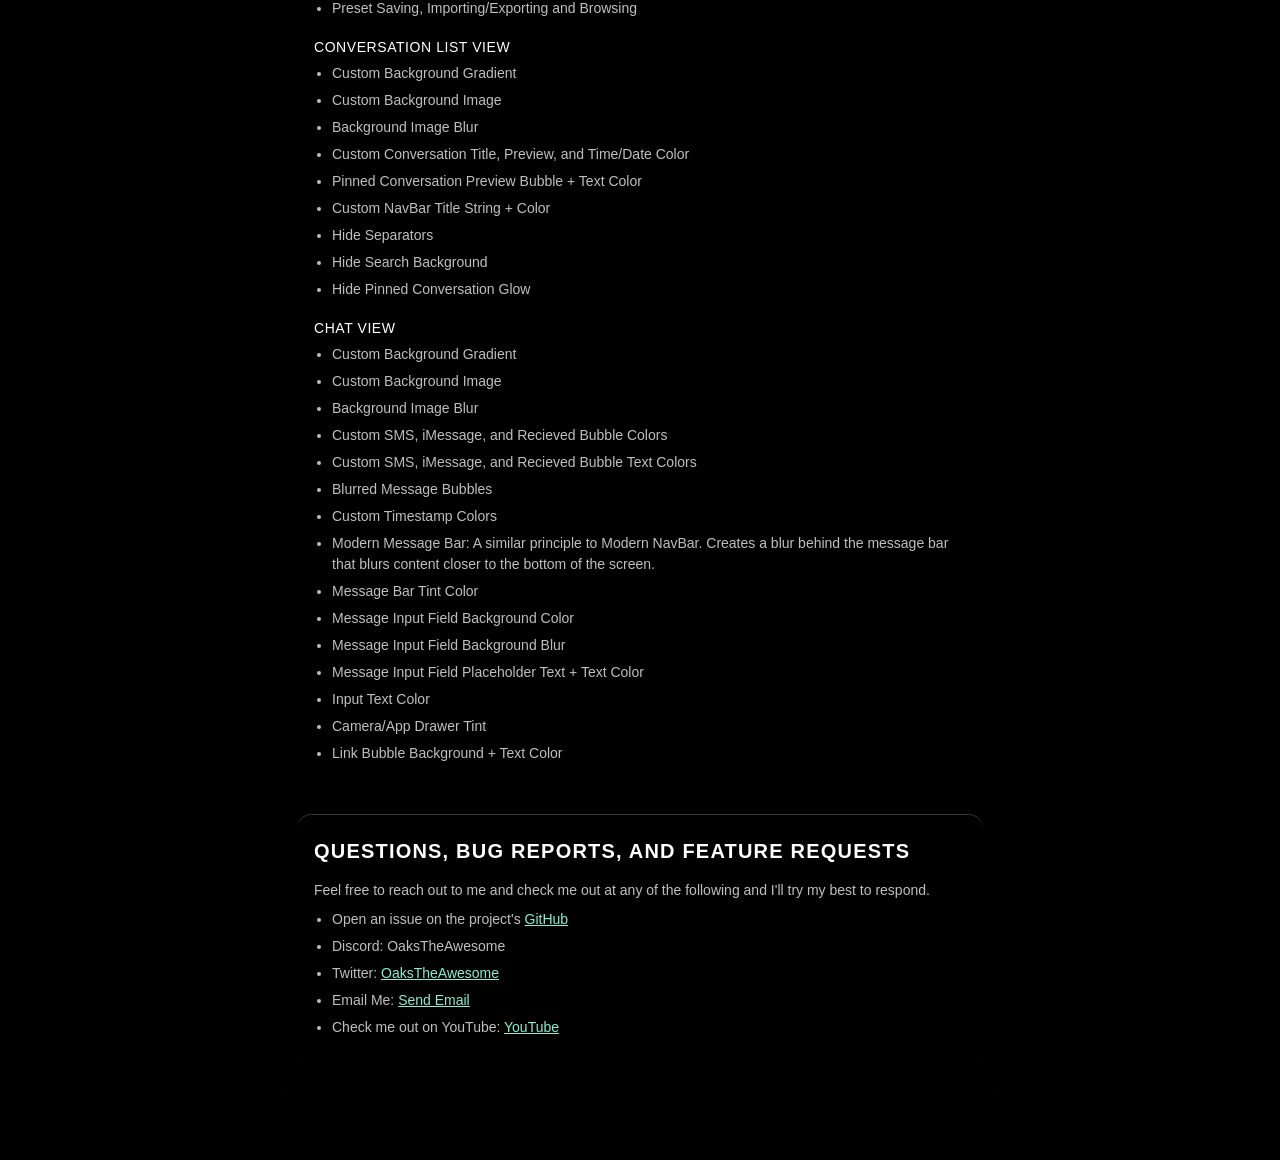
==== commit 92404488: "WAM Page Polish" ====
--- a/tweaks/WhatAMess.html
+++ b/tweaks/WhatAMess.html
@@ -56,9 +56,9 @@
         </div>
 
         <div class="tweak-meta">
-            <div><span>Version:</span> 1.3</div>
-            <div><span>Updated</span> July 2026</div>
-            <div><span>Maintainer:</span> OaksTheAwesome</div>
+            <div><span>Version:</span>1.3</div>
+            <div><span>Updated:</span>July 2026</div>
+            <div><span>Maintainer:</span>OaksTheAwesome</div>
         </div>
 
         <div class="tweak-section">
@@ -73,13 +73,12 @@
         <div class="tweak-section">
             <h2>Compatibility</h2>
             <p>
-                    WhatAMess is compatible with devices running a rootless jailbreak on iOS 15 through 17. The tweak was also tested on (and has a few specific hooks for) iOS 17, NathanLR 2.0, on a 2018 11" iPad Pro. That was the only other "jailbroken" device I had for testing. Technically speaking it should be mostly fine on iOS 17/NathanLR 2.0.
+                WhatAMess is compatible with devices running a rootless jailbreak on iOS 15 through 17. The tweak was also tested on (and has a few specific hooks for) iOS 17, NathanLR 2.0, on a 2018 11" iPad Pro. That was the only other "jailbroken" device I had for testing. Technically speaking it should be mostly fine on iOS 17/NathanLR 2.0.
 
                 NathanLR 1.0 (non-iOS 17 version) is very questionable. Other semi-jailbreaks and injection methods like Serotonin likely don't work (see below).
 
                 Compatability with the following is unknown/uncertain as I don't have the devices to test it but, considering the tweak injects into Messages only, it may be fine. If the tweak works, confirmed, on any of these, please let me know:
             </p>
-            <p></p>
             <ul>
                 <li>Seratonin (According to u/digitalganster, likely doesn't work currently)</li>
                 <li>Roothide / Bootstrap (Confirmed working by "Gushi", iOS 16.1)</li>
--- a/style.css
+++ b/style.css
@@ -589,7 +589,7 @@
     margin-left: 4px;
     margin-right: 8px;
     padding-top: 12px;
-    border-top: 1px solid #eee;
+    border-top: 1px solid rgba(255, 255, 255, 0.25);
     display: flex;
     flex-direction: column;
     gap: 6px;
@@ -623,21 +623,22 @@
 }
 
 .tweak-section h2 {
-    font-size: 18px;
+    font-size: 20px;
     font-weight: 600;
-    margin: 0 0 8px 0;
+    margin-top: 2px;
     color: white;
     text-transform: uppercase;
     letter-spacing: 0.06em;
 }
-
+ 
 .tweak-section h3 {
     font-size: 14px;
-    font-weight: 400;
-    margin: 0 0 10px 0;
+    font-weight: 200;
+    margin-top: 20px;
+    margin-bottom: 0;
     color: white;
     text-transform: uppercase;
-    letter-spacing: 0.08em;
+    letter-spacing: 0.04em;
 }
 
 .tweak-section p {
@@ -648,7 +649,8 @@
 }
 
 .tweak-section ul {
-    margin: 0;
+    margin-top: 8px;
+    margin-bottom: 0px;
     padding-left: 18px;
 }
 
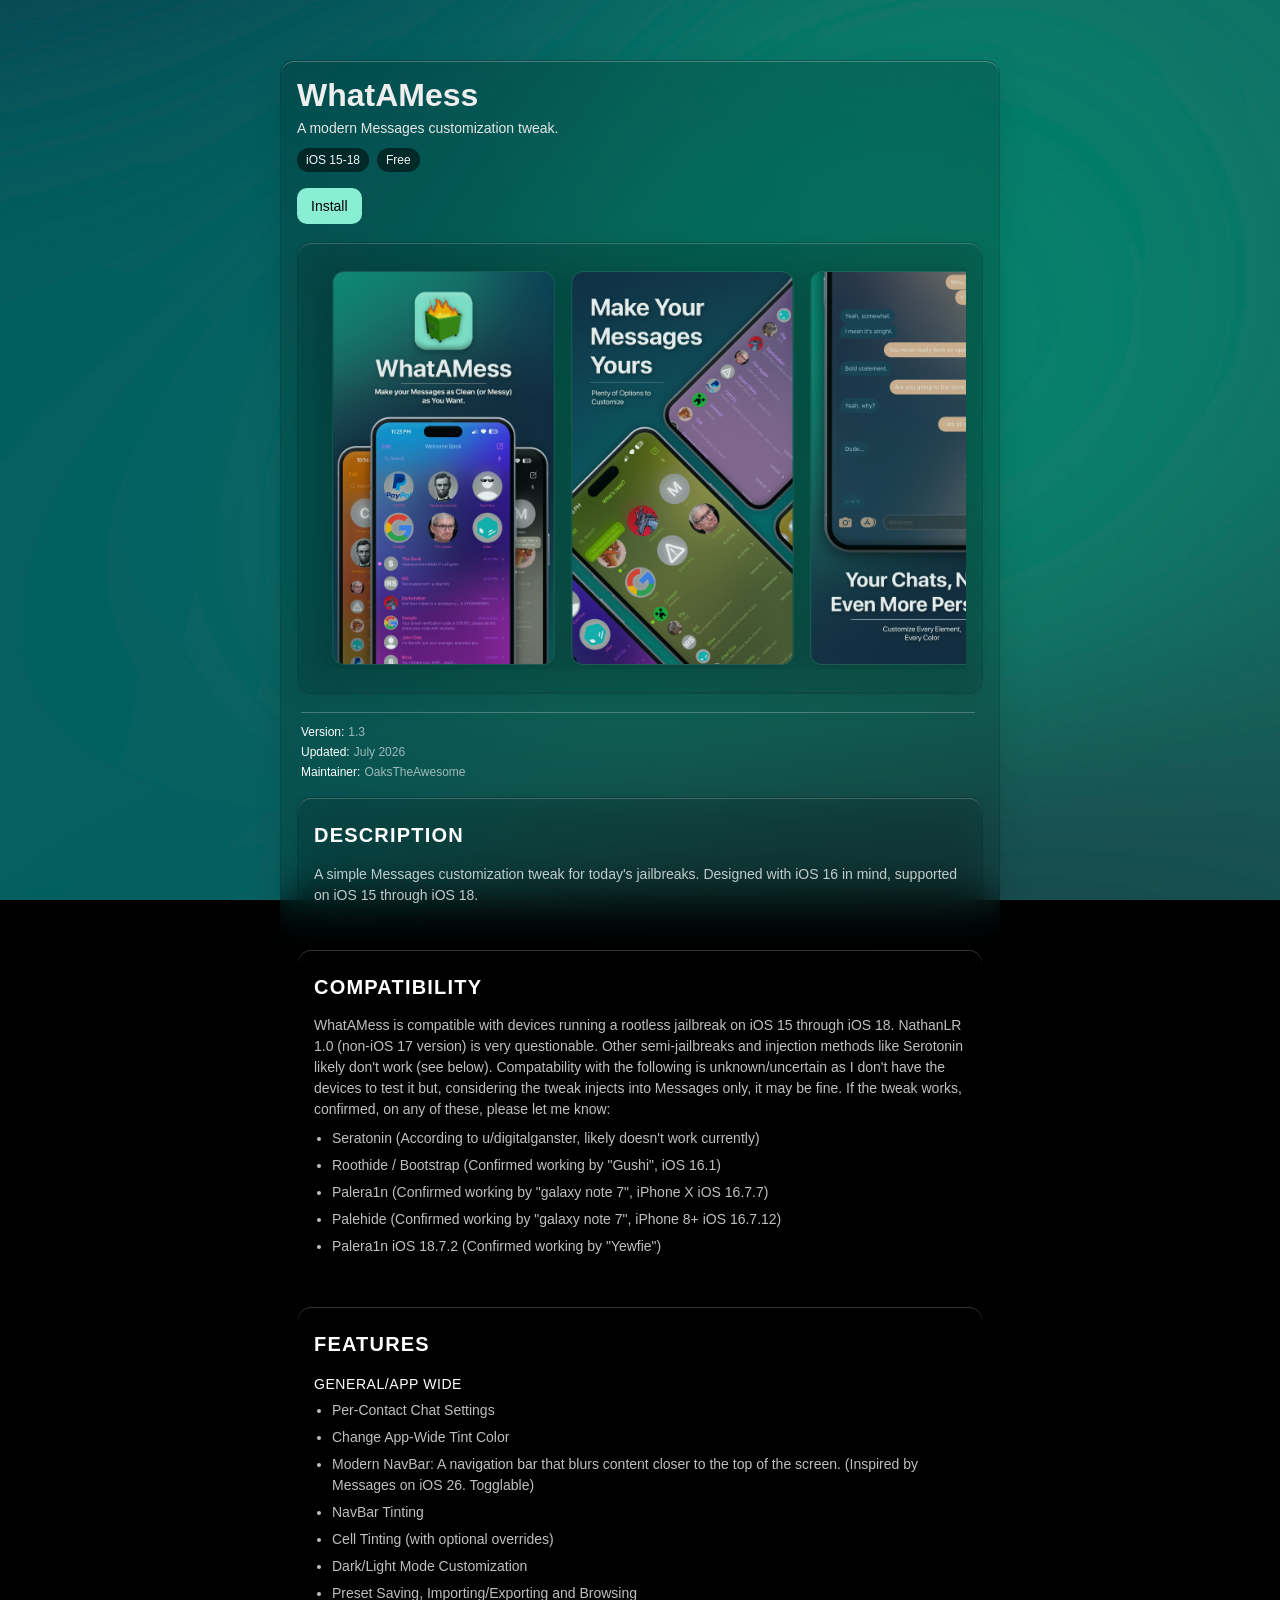
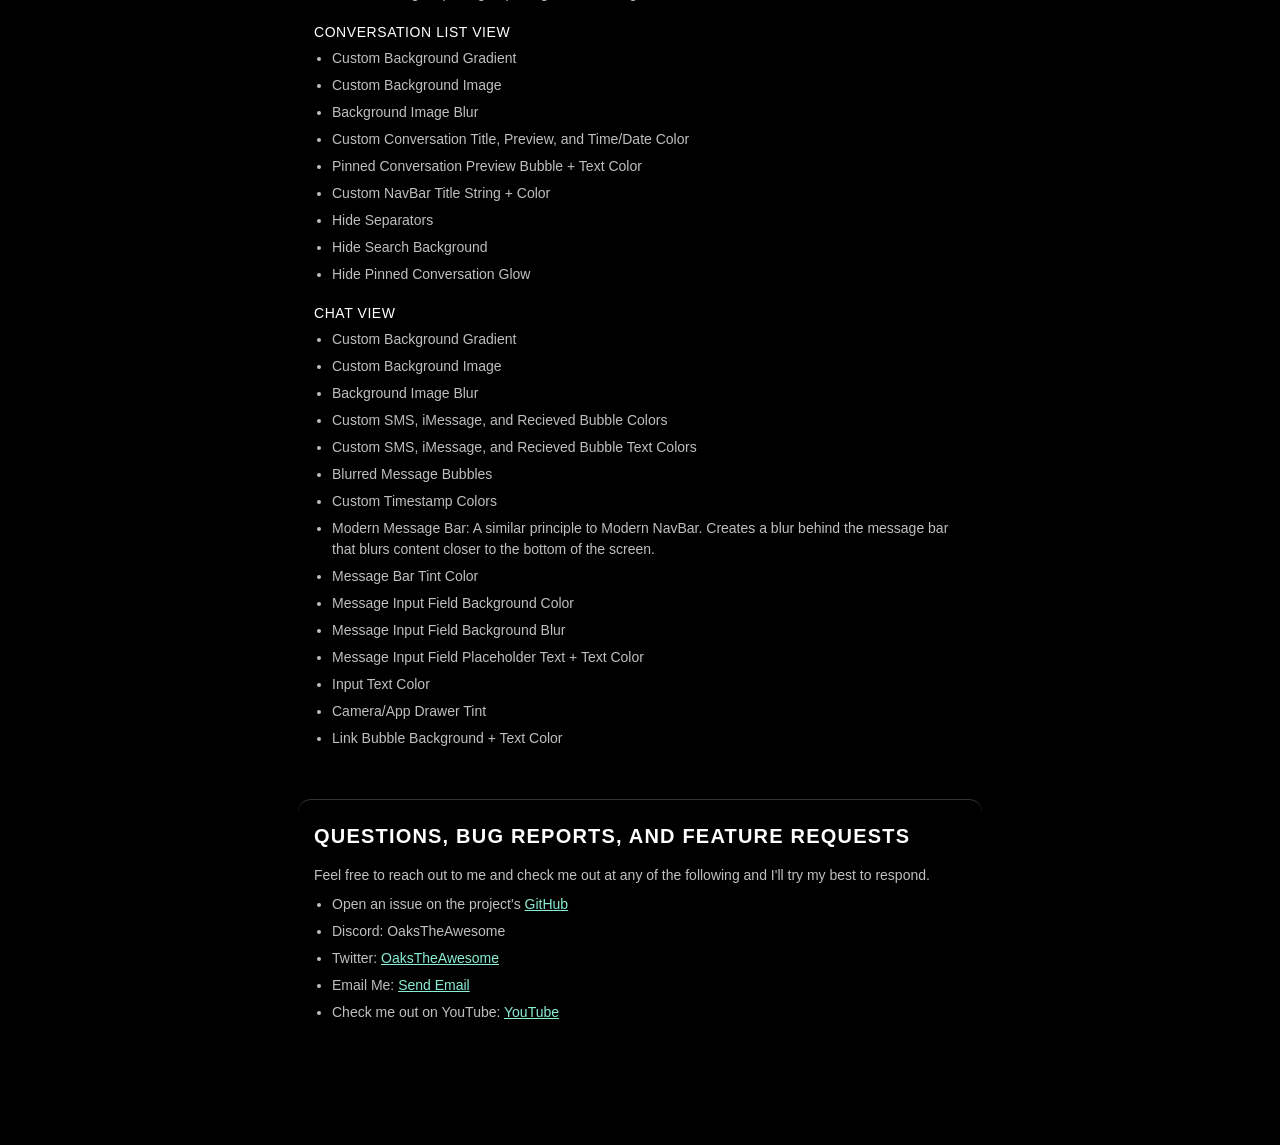
==== commit ba00df51: "Release WhatAMess 1.3 Add the 1.3 deb and index it in Packages, keeping 1.2 listed so users can stil" ====
--- a/tweaks/WhatAMess.html
+++ b/tweaks/WhatAMess.html
@@ -66,14 +66,14 @@
             <p>
                 A simple Messages customization tweak for today's jailbreaks.
 
-                Designed with iOS 16 in mind, supported on iOS 15 and tested on NathanLR on iOS 17.
+                Designed with iOS 16 in mind, supported on iOS 15 through iOS 18.
             </p>
         </div>
 
         <div class="tweak-section">
             <h2>Compatibility</h2>
             <p>
-                WhatAMess is compatible with devices running a rootless jailbreak on iOS 15 through 17. The tweak was also tested on (and has a few specific hooks for) iOS 17, NathanLR 2.0, on a 2018 11" iPad Pro. That was the only other "jailbroken" device I had for testing. Technically speaking it should be mostly fine on iOS 17/NathanLR 2.0.
+                WhatAMess is compatible with devices running a rootless jailbreak on iOS 15 through iOS 18.
 
                 NathanLR 1.0 (non-iOS 17 version) is very questionable. Other semi-jailbreaks and injection methods like Serotonin likely don't work (see below).
 
@@ -84,6 +84,7 @@
                 <li>Roothide / Bootstrap (Confirmed working by "Gushi", iOS 16.1)</li>
                 <li>Palera1n (Confirmed working by "galaxy note 7", iPhone X iOS 16.7.7)</li>
                 <li>Palehide (Confirmed working by "galaxy note 7", iPhone 8+ iOS 16.7.12)</li>
+                <li>Palera1n iOS 18.7.2 (Confirmed working by "Yewfie")</li>
             </ul>
         </div>
 
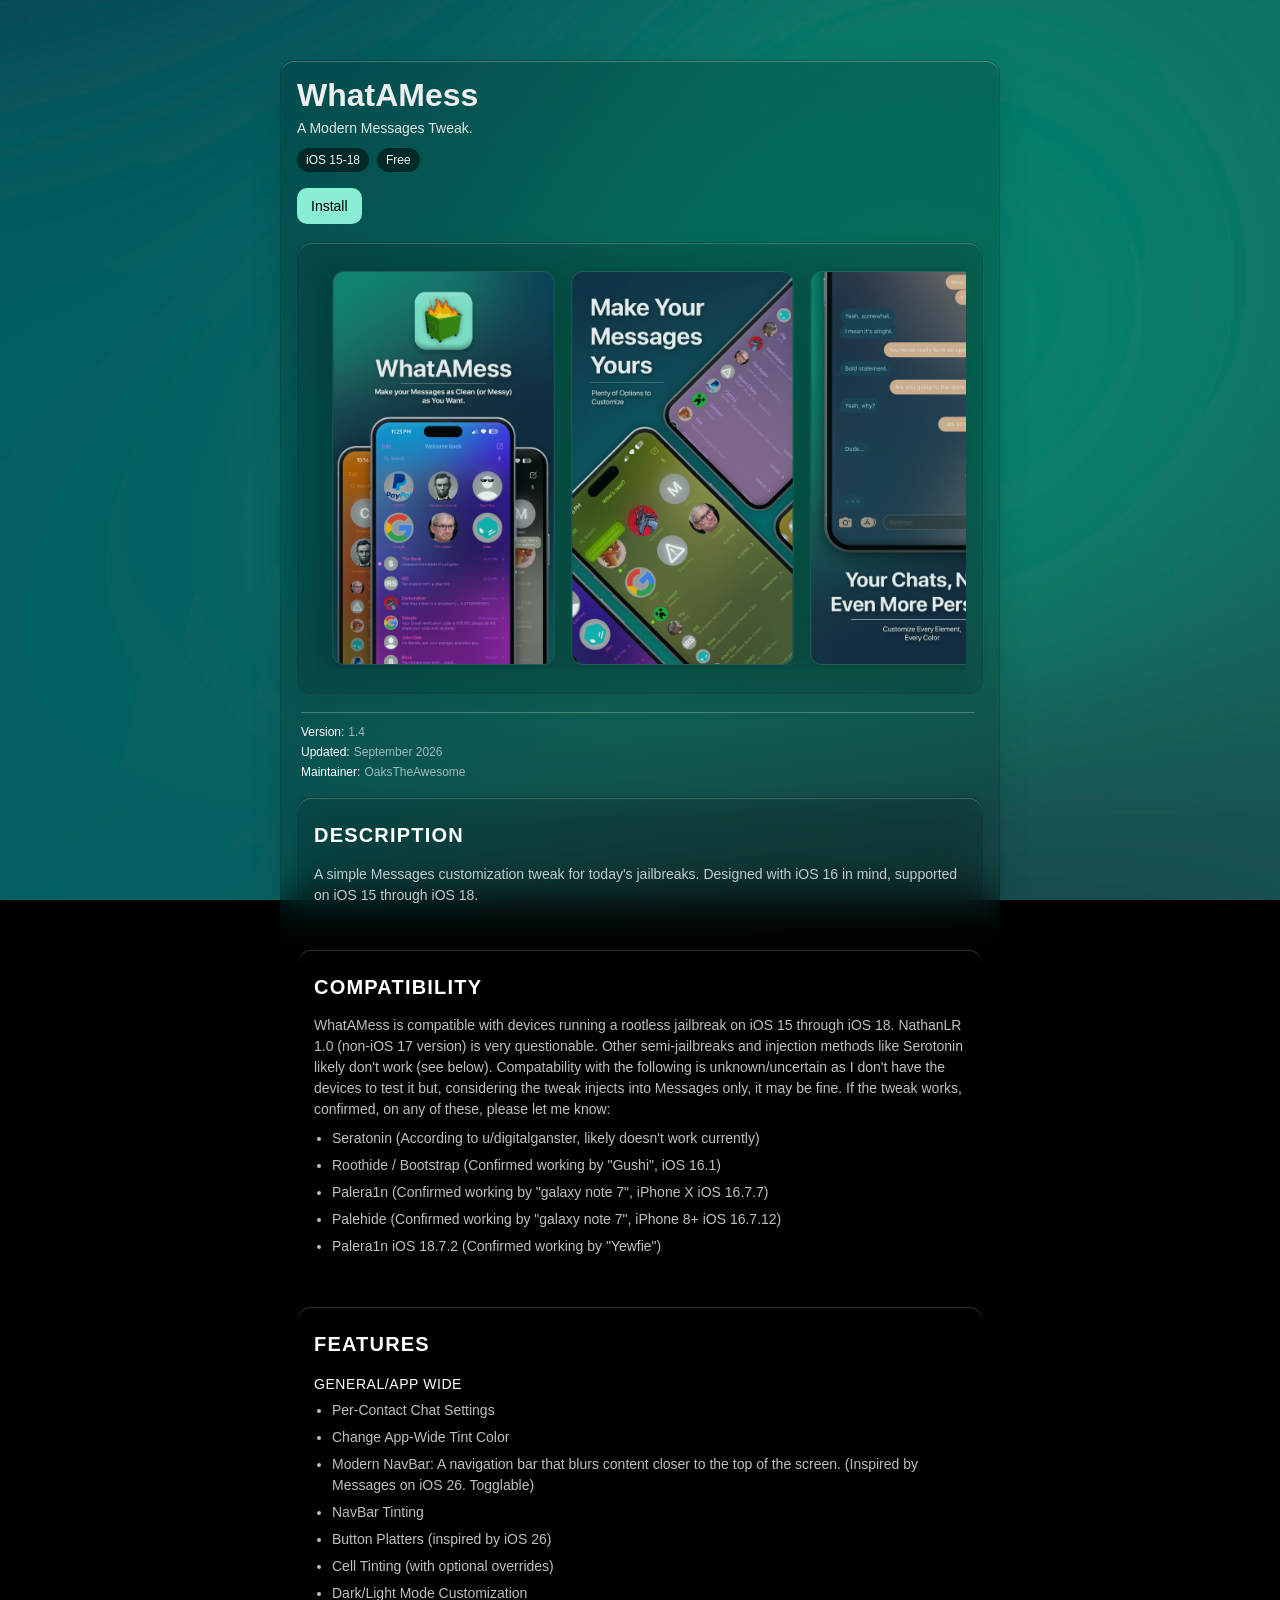
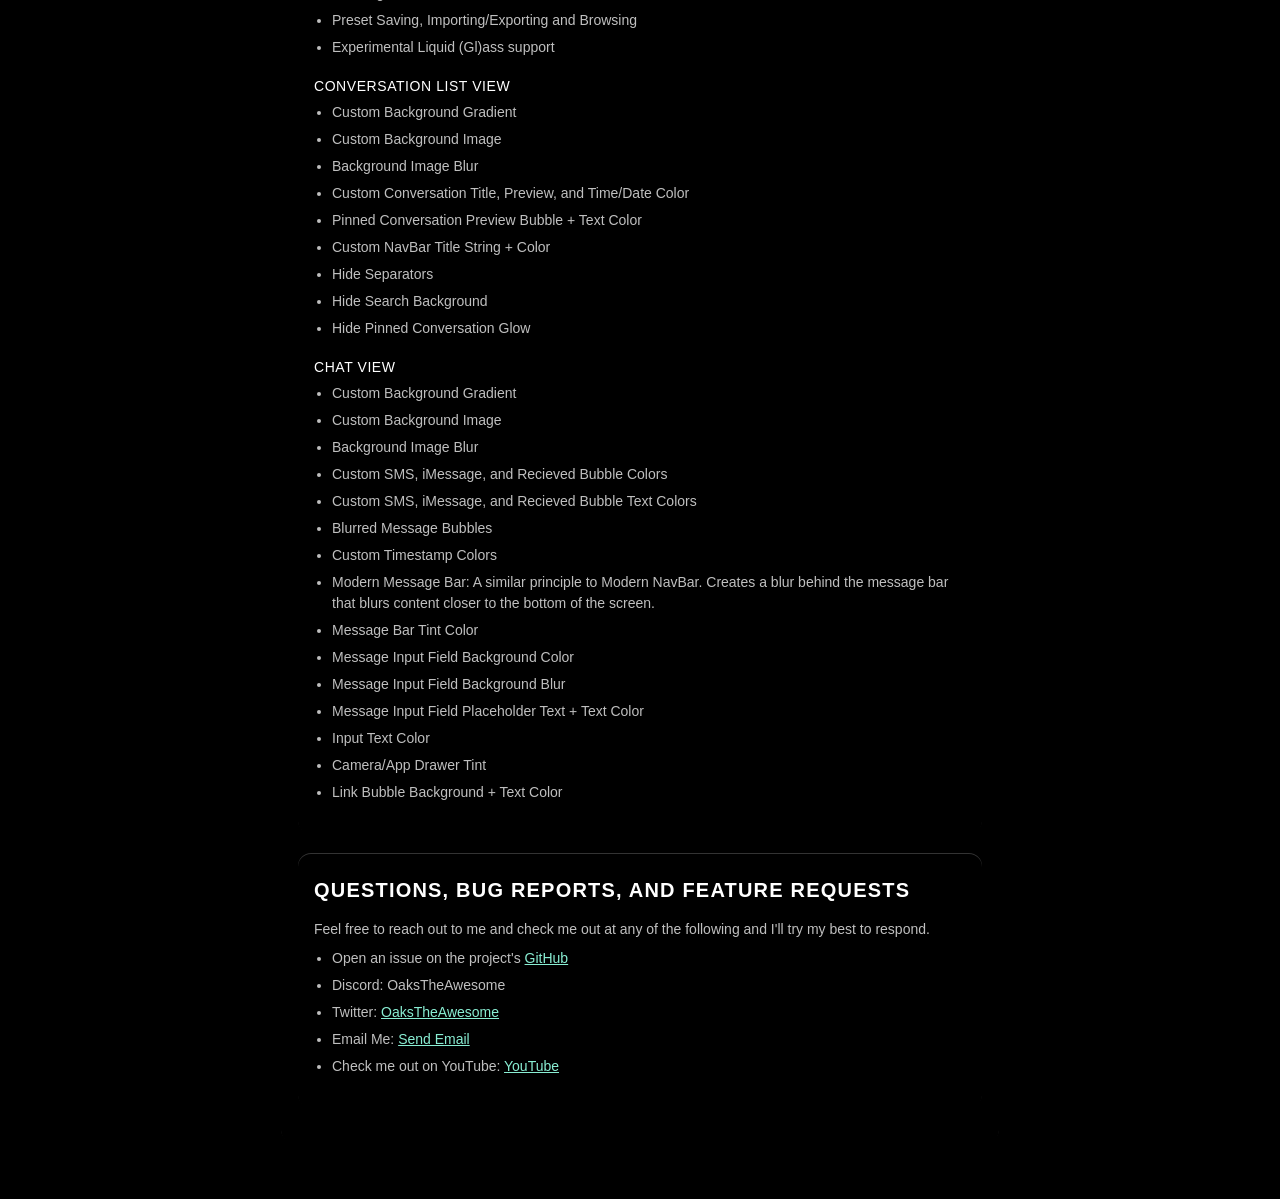
==== commit 23b5ceac: "WAM info update" ====
--- a/tweaks/WhatAMess.html
+++ b/tweaks/WhatAMess.html
@@ -12,7 +12,7 @@
         <div class="tweak-header">
             <div class="tweak-inner">
             <h1>WhatAMess</h1>
-            <p class="subtitle">A modern Messages customization tweak.</p>
+            <p class="subtitle">A Modern Messages Tweak.</p>
         </div>
 
         <div class="badges">
@@ -56,8 +56,8 @@
         </div>
 
         <div class="tweak-meta">
-            <div><span>Version:</span>1.3</div>
-            <div><span>Updated:</span>July 2026</div>
+            <div><span>Version:</span>1.4</div>
+            <div><span>Updated:</span>September 2026</div>
             <div><span>Maintainer:</span>OaksTheAwesome</div>
         </div>
 
@@ -96,9 +96,11 @@
                 <li>Change App-Wide Tint Color</li>
                 <li>Modern NavBar: A navigation bar that blurs content closer to the top of the screen. (Inspired by Messages on iOS 26. Togglable)</li>
                 <li>NavBar Tinting</li>
+                <li>Button Platters (inspired by iOS 26)</li>
                 <li>Cell Tinting (with optional overrides)</li>
                 <li>Dark/Light Mode Customization</li>
                 <li>Preset Saving, Importing/Exporting and Browsing</li>
+                <li>Experimental Liquid (Gl)ass support</li>
             </ul>
             <h3>Conversation List View</h3>
             <ul>
